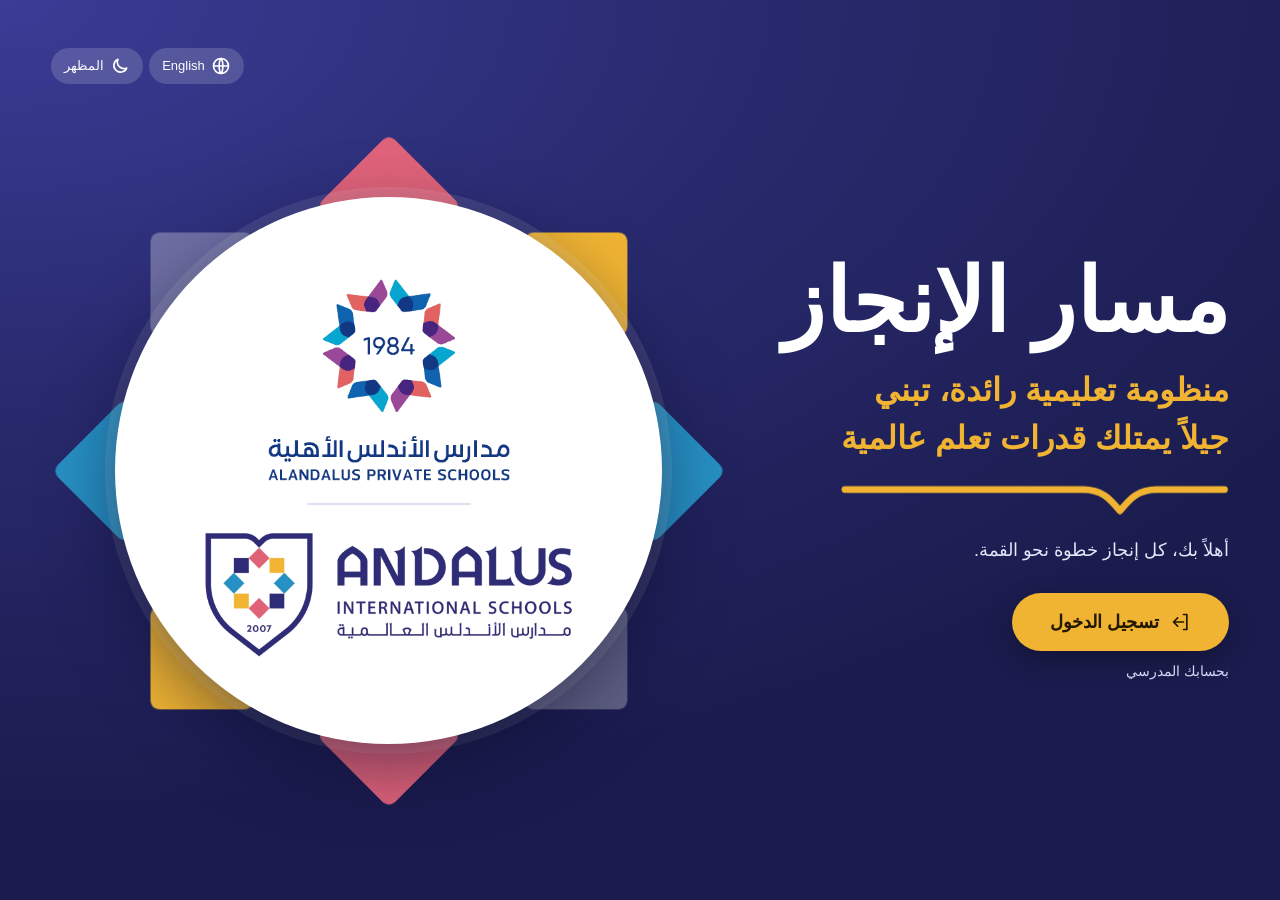
==== site/index.html @ f18494e0 "Add files via upload" ====
<!DOCTYPE html>
<html lang="ar" dir="rtl">
<head>
<meta charset="utf-8">
<meta name="viewport" content="width=device-width, initial-scale=1, viewport-fit=cover">
<meta http-equiv="Content-Security-Policy" content="default-src 'none'; script-src 'self' https://accounts.google.com/gsi/client; style-src 'self' https://fonts.googleapis.com https://accounts.google.com/gsi/style; font-src https://fonts.gstatic.com; img-src 'self' data: https://*.googleusercontent.com; connect-src 'self' https://script.google.com https://script.googleusercontent.com https://accounts.google.com/gsi/; frame-src https://accounts.google.com/gsi/; manifest-src 'self'; worker-src 'self'; base-uri 'none'; form-action 'none'">
<meta name="referrer" content="no-referrer">
<meta name="theme-color" content="#23245F">
<title>مسار الإنجاز | مدارس الأندلس بالطائف</title>
<link rel="manifest" href="manifest.webmanifest">
<link rel="icon" href="icon-192.png" type="image/png">
<link rel="apple-touch-icon" href="icon-192.png">
<link rel="stylesheet" href="https://fonts.googleapis.com/css2?family=El+Messiri:wght@600;700&family=Readex+Pro:wght@400;500;600;700&display=swap">
<link rel="stylesheet" href="app.css">
</head>
<body>
<div id="app" class="app" dir="rtl" lang="ar">
  <aside class="rail" id="rail" aria-label="Navigation"></aside>
  <div class="content">
    <header class="top gut" id="top"></header>
    <div class="banner gut" id="previewBar" hidden><div id="previewIn"></div></div>
    <main class="gut" id="main" tabindex="-1"><div class="gate"><div class="spin" role="status" aria-label="Loading"></div><p id="loadingText"></p></div></main>
  </div>
  <nav class="tabbar" id="tabbar" aria-label="Navigation"></nav>
  <div id="sheetHost"></div>
  <div class="toasts" id="toasts" aria-live="polite"></div>
</div>
<script src="guard.js"></script>
<script src="config.js"></script>
<script src="https://accounts.google.com/gsi/client" async></script>
<script src="app.js"></script>
</body>
</html>
---- site/app.css ----
/* Layout: emerald side rail (bottom tab bar on phones), a content column with a sticky header, and a side sheet for one programme. Arabic first, English on toggle. */
:root{
  /* Colours come from the two school logos: navy, sky, rose and amber (international), blue (private). */
  --bg:#F2F3FA; --surface:#FFFFFF; --surface-2:#E8EAF6; --ink:#14153A; --ink-2:#3F4268; --muted:#666A8C; --line:#D3D6E8;
  --rail:#23245F; --rail-fg:#F1F2FB; --rail-muted:#B3B6DC; --rail-hover:#34368A; --gold:#F0B432; --gold-ink:#221700; --brand:#2A2B70;
  --sky:#2790C3; --rose:#E0637A; --amber:#F0B432; --in:#2E2F75; --pv:#1262B0;
  --primary:#2E2F75; --primary-fg:#FFFFFF; --primary-soft:#E2E3F6; --link:#2B2D8A; --focus:#2790C3;
  --done:#0E6B34; --done-soft:#DBF3E3; --done-fill:#28AD5E;
  --act:#0B4FA8; --act-soft:#E0ECFE; --act-fill:#1E78E1; --act-1:#72ADFB; --act-2:#4992F2; --act-3:#1E78E1; --act-4:#005ECC; --act-5:#0047A6;
  --late:#8A1226; --late-soft:#F8DDE1; --late-fill:#941328;
  --soon:#8A3F03; --soon-soft:#FBE6D3; --soon-fill:#BE5A0A;
  --next:#4B5075; --next-soft:#E7E9F3; --next-fill:#9EA4C4;
  --none:#565B80; --none-soft:#EEF0F7; --none-fill:#CDD1E2;
  --t-total:#472D7B; --t-total-fg:#FFFFFF; --today-soft:#FFF3D1; --t-done:#28AD5E; --t-done-fg:#06240F; --t-act:#005ECC; --t-act-fg:#FFFFFF; --t-late:#941328; --t-late-fg:#FFFFFF;
  --t-soon:#BE5A0A; --t-soon-fg:#FFFFFF;
  --display:"El Messiri","Readex Pro","Segoe UI",Tahoma,sans-serif;
  --body:"Readex Pro","IBM Plex Sans Arabic","Segoe UI",Tahoma,sans-serif;
  --r:14px; --shadow:0 1px 2px rgba(20,21,58,.06),0 6px 20px rgba(20,21,58,.07);
}
@media (prefers-color-scheme: dark){ :root:not([data-theme="light"]){
  --bg:#0D0E22; --surface:#161835; --surface-2:#20234A; --ink:#EEF0FB; --ink-2:#C1C5E3; --muted:#9096BC; --line:#2F3360;
  --rail:#090A1C; --rail-fg:#EEF0FB; --rail-muted:#9096BC; --rail-hover:#1A1C40; --gold:#F0B432; --gold-ink:#221700; --brand:#1C1D55;
  --primary:#AEB7FF; --primary-fg:#10122C; --primary-soft:#232857; --link:#A9C8FF; --focus:#6FC3EE;
  --done:#6FE3A6; --done-soft:#0F3A26; --done-fill:#0EB16A;
  --act:#9CC8FF; --act-soft:#14294D; --act-fill:#2E84EF; --act-1:#1E579F; --act-2:#226DC9; --act-3:#2E84EF; --act-4:#5EA3FD; --act-5:#8EC1FF;
  --late:#FF98A6; --late-soft:#47161F; --late-fill:#D02940;
  --soon:#F5B25E; --soon-soft:#3D2A0C; --soon-fill:#D27908;
  --next:#B4B9DA; --next-soft:#262A4C; --next-fill:#5A6090;
  --none:#A6ABCB; --none-soft:#1F2242; --none-fill:#3A3F68;
  --t-total:#4B3A93; --t-total-fg:#F3F0FF; --today-soft:#3A2F0E; --t-done:#0EB16A; --t-done-fg:#04200F; --t-act:#226DC9; --t-act-fg:#FFFFFF; --t-late:#B8223A; --t-late-fg:#FFFFFF;
  --t-soon:#D27908; --t-soon-fg:#201200;
  --shadow:0 1px 2px rgba(0,0,0,.3),0 8px 24px rgba(0,0,0,.25); color-scheme:dark } }
:root[data-theme="dark"]{
  --bg:#0D0E22; --surface:#161835; --surface-2:#20234A; --ink:#EEF0FB; --ink-2:#C1C5E3; --muted:#9096BC; --line:#2F3360;
  --rail:#090A1C; --rail-fg:#EEF0FB; --rail-muted:#9096BC; --rail-hover:#1A1C40; --gold:#F0B432; --gold-ink:#221700; --brand:#1C1D55;
  --primary:#AEB7FF; --primary-fg:#10122C; --primary-soft:#232857; --link:#A9C8FF; --focus:#6FC3EE;
  --done:#6FE3A6; --done-soft:#0F3A26; --done-fill:#0EB16A;
  --act:#9CC8FF; --act-soft:#14294D; --act-fill:#2E84EF; --act-1:#1E579F; --act-2:#226DC9; --act-3:#2E84EF; --act-4:#5EA3FD; --act-5:#8EC1FF;
  --late:#FF98A6; --late-soft:#47161F; --late-fill:#D02940;
  --soon:#F5B25E; --soon-soft:#3D2A0C; --soon-fill:#D27908;
  --next:#B4B9DA; --next-soft:#262A4C; --next-fill:#5A6090;
  --none:#A6ABCB; --none-soft:#1F2242; --none-fill:#3A3F68;
  --t-total:#4B3A93; --t-total-fg:#F3F0FF; --today-soft:#3A2F0E; --t-done:#0EB16A; --t-done-fg:#04200F; --t-act:#226DC9; --t-act-fg:#FFFFFF; --t-late:#B8223A; --t-late-fg:#FFFFFF;
  --t-soon:#D27908; --t-soon-fg:#201200;
  --shadow:0 1px 2px rgba(0,0,0,.3),0 8px 24px rgba(0,0,0,.25); color-scheme:dark }

*{box-sizing:border-box}
body{margin:0;background:var(--bg);color:var(--ink);font-family:var(--body);font-size:15px;line-height:1.7}
button,input,select,textarea{font:inherit;color:inherit}
button{cursor:pointer}
:focus-visible{outline:3px solid var(--focus);outline-offset:2px;border-radius:6px}
a{color:var(--link)}
svg.ic{width:20px;height:20px;flex:none;fill:none;stroke:currentColor;stroke-width:2;stroke-linecap:round;stroke-linejoin:round}
[dir="rtl"] svg.flip{transform:scaleX(-1)}
.ltr{direction:ltr;unicode-bidi:isolate}

/* shell */
.app{display:grid;grid-template-columns:252px minmax(0,1fr);min-height:100vh}
.rail{background:var(--rail);color:var(--rail-fg);display:flex;flex-direction:column;gap:18px;padding:20px 14px;position:sticky;top:0;height:100vh;overflow-y:auto}
.brand{display:flex;align-items:center;gap:12px;padding:4px 6px 10px}
.brand b{font-family:var(--display);font-weight:700;font-size:20px;line-height:1.2;display:block}
.brand small{color:var(--rail-muted);font-size:12px}
.navlist{display:flex;flex-direction:column;gap:4px}
.navlist button{display:flex;align-items:center;gap:12px;background:none;border:0;color:var(--rail-fg);padding:11px 12px;border-radius:12px;text-align:start;font-weight:500;font-size:15px;width:100%}
.navlist button:hover{background:var(--rail-hover)}
.navlist button[aria-current="page"]{background:var(--gold);color:var(--gold-ink);font-weight:600}
.badge{margin-inline-start:auto;background:var(--late-fill);color:#fff;border-radius:999px;min-width:22px;padding:0 7px;font-size:12px;font-weight:700;line-height:22px;text-align:center}
.navlist button[aria-current="page"] .badge{background:var(--gold-ink);color:var(--gold)}
.rail-foot{margin-top:auto;display:flex;flex-direction:column;gap:10px;border-top:1px solid var(--rail-hover);padding-top:14px}
.me{display:flex;gap:10px;align-items:center;padding:0 6px}
.avatar{width:38px;height:38px;border-radius:50%;background:var(--gold);color:var(--gold-ink);display:grid;place-items:center;font-weight:700;flex:none}
.me b{display:block;font-weight:600;font-size:14px;line-height:1.35}
.me span{color:var(--rail-muted);font-size:12.5px}
.rail-tools{display:flex;gap:6px;flex-wrap:wrap}
.rail-tools button{background:var(--rail-hover);border:0;color:var(--rail-fg);border-radius:10px;padding:7px 10px;display:inline-flex;gap:6px;align-items:center;font-size:13px}
.rail-tools button:hover{filter:brightness(1.25)}
.content{min-width:0;display:flex;flex-direction:column}
.gut{padding-left:max(20px,env(safe-area-inset-left,0px));padding-right:max(20px,env(safe-area-inset-right,0px))}
.top{position:sticky;top:env(safe-area-inset-top,0px);z-index:15;background:var(--bg);border-bottom:1px solid var(--line);display:flex;gap:10px 16px;align-items:center;flex-wrap:wrap;padding-block:12px}
.top .plate{display:none}
.top h1{font-family:var(--display);font-weight:700;font-size:25px;line-height:1.25;margin:0;margin-inline-end:auto;text-wrap:balance}
.searchbox{position:relative;flex:1 1 150px;max-width:320px}
.searchbox svg{position:absolute;inset-inline-start:12px;top:50%;transform:translateY(-50%);color:var(--muted)}
.searchbox input{width:100%;border:1.5px solid var(--line);background:var(--surface);border-radius:999px;padding:8px 14px;padding-inline-start:40px;min-height:42px}
.searchbox input:focus{border-color:var(--focus);outline:none}
.stagepick{border:1.5px solid var(--line);background:var(--surface);border-radius:999px;padding:8px 14px;min-height:42px;font-weight:600;max-width:100%}
.iconbtn{border:1.5px solid var(--line);background:var(--surface);border-radius:999px;min-height:42px;padding:6px 14px;display:inline-flex;gap:8px;align-items:center;font-size:13.5px;font-weight:500;white-space:nowrap}
.iconbtn:hover{background:var(--surface-2)}
.banner{background:var(--soon-soft);border-bottom:1px solid var(--line);font-size:13.5px;padding-block:8px}
.banner>div{display:flex;gap:8px 16px;align-items:center;flex-wrap:wrap}
.banner b{color:var(--soon)}
.banner label{display:inline-flex;gap:8px;align-items:center;font-weight:600;margin-inline-start:auto}
.banner select{padding:5px 10px;border-radius:999px;border:1.5px solid var(--line);background:var(--surface)}
main{padding-block:22px 64px;flex:1;outline:none}
.view{display:flex;flex-direction:column;gap:22px;max-width:1180px}
.tabbar{display:none}

/* type */
h2{font-family:var(--display);font-weight:700;font-size:20px;margin:0;line-height:1.3}
h3{font-weight:600;font-size:15.5px;margin:0}
p{margin:0}
.lead{color:var(--ink-2);font-size:14px}
.hello{display:flex;flex-direction:column;gap:2px}
.hello b{font-family:var(--display);font-size:22px;font-weight:700}
.headrow{display:flex;gap:10px 16px;align-items:center;justify-content:space-between;flex-wrap:wrap}

/* tiles */
.tiles{display:grid;grid-template-columns:repeat(auto-fit,minmax(158px,1fr));gap:14px}
.tile{border:0;border-radius:var(--r);padding:16px 18px;display:flex;flex-direction:column;gap:2px;text-align:start;min-width:0;box-shadow:var(--shadow)}
.tile:hover{filter:brightness(1.08)}
.tile .n{font-weight:700;font-size:36px;line-height:1.15;font-variant-numeric:tabular-nums}
.tile .l{font-weight:600;font-size:15px}
.tile .s{font-size:12.5px;opacity:.88}
.tile svg.ic{width:22px;height:22px;opacity:.9;margin-bottom:6px}
.tile.total{background:var(--t-total);color:var(--t-total-fg)} .tile.done{background:var(--t-done);color:var(--t-done-fg)}
.tile.overdue{background:var(--t-late);color:var(--t-late-fg)} .tile.soon{background:var(--t-soon);color:var(--t-soon-fg)}
.tile.active{background:var(--t-act);color:var(--t-act-fg)}
.tile.rev{background:var(--primary-soft);color:var(--ink)}
.panel{background:var(--surface);border-radius:var(--r);padding:20px;display:flex;flex-direction:column;gap:14px;min-width:0;box-shadow:var(--shadow)}
.cols{display:grid;grid-template-columns:minmax(0,1.6fr) minmax(0,1fr);gap:22px;align-items:start}
.stack{display:flex;flex-direction:column;gap:22px;min-width:0}
.legend{display:flex;flex-wrap:wrap;gap:6px 16px;font-size:13px;color:var(--ink-2)}
.legend span{display:inline-flex;gap:6px;align-items:center}
.sw{width:12px;height:12px;border-radius:4px;display:inline-block}
.f-done{background:var(--done-fill)} .f-active{background:var(--act-fill)} .f-overdue{background:var(--late-fill)} .f-soon{background:var(--soon-fill)} .f-upcoming{background:var(--next-fill)} .f-undated{background:var(--none-fill)}
.f-active.g1{background:var(--act-1)} .f-active.g2{background:var(--act-2)} .f-active.g3{background:var(--act-3)} .f-active.g4{background:var(--act-4)} .f-active.g5{background:var(--act-5)}
.rows{display:flex;flex-direction:column}
.irow{display:grid;grid-template-columns:minmax(0,1.1fr) minmax(0,1fr) auto;gap:6px 14px;align-items:center;padding:11px 8px;border:0;border-top:1px solid var(--line);background:none;text-align:start;width:100%;border-radius:8px}
.irow:first-child{border-top:0}
.irow:hover{background:var(--surface-2)}
.irow .nm{font-weight:600;font-size:14.5px;line-height:1.5}
.irow .ow{font-size:12.5px;color:var(--muted)}
.irow .pc{font-weight:700;font-variant-numeric:tabular-nums;white-space:nowrap}
.bar2{display:flex;gap:2px;height:14px;min-width:60px}
.bar2 i{display:block;height:100%;min-width:3px}
.bar2 i:first-child{border-start-start-radius:5px;border-end-start-radius:5px}
.bar2 i:last-child{border-start-end-radius:5px;border-end-end-radius:5px}
.code{display:inline-block;font-size:11.5px;font-weight:700;color:var(--next);background:var(--next-soft);padding:1px 8px;border-radius:6px;direction:ltr;unicode-bidi:isolate;white-space:nowrap}

/* pills and chips */
.pill{display:inline-flex;align-items:center;gap:6px;border-radius:999px;padding:2px 11px;font-size:12.5px;font-weight:600;white-space:nowrap;line-height:1.8}
.pill::before{content:"";width:8px;height:8px;border-radius:50%;background:currentColor;flex:none}
.p-done,.p-approved{background:var(--done-soft);color:var(--done)} .p-overdue,.p-returned{background:var(--late-soft);color:var(--late)}
.p-soon{background:var(--soon-soft);color:var(--soon)} .p-active{background:var(--act-soft);color:var(--act)} .p-pending{background:var(--primary-soft);color:var(--primary)}
.p-upcoming{background:var(--next-soft);color:var(--next)} .p-undated{background:var(--none-soft);color:var(--none)}
.p-done::before{background:var(--done-fill)} .p-overdue::before{background:var(--late-fill)} .p-soon::before{background:var(--soon-fill)} .p-active::before{background:var(--act-fill)}
.p-active.g1::before{background:var(--act-1)} .p-active.g2::before{background:var(--act-2)} .p-active.g3::before{background:var(--act-3)} .p-active.g4::before{background:var(--act-4)} .p-active.g5::before{background:var(--act-5)}
.tag{display:inline-block;background:var(--surface-2);color:var(--ink-2);border-radius:8px;padding:1px 9px;font-size:12.5px;white-space:nowrap}
.chips{display:flex;gap:8px;overflow-x:auto;padding-bottom:4px;scrollbar-width:thin}
.chip{border:1.5px solid var(--line);background:var(--surface);border-radius:999px;padding:7px 14px;font-size:14px;font-weight:500;color:var(--ink-2);white-space:nowrap;display:inline-flex;gap:8px;align-items:center}
.chip b{font-weight:700;font-variant-numeric:tabular-nums}
.chip i{width:10px;height:10px;border-radius:50%;display:inline-block}
.chip[aria-pressed="true"]{background:var(--primary);border-color:var(--primary);color:var(--primary-fg)}

/* programme rows */
.plist{display:flex;flex-direction:column;gap:8px}
.prow{display:grid;grid-template-columns:6px minmax(0,1fr) auto 20px;gap:0 14px;align-items:center;background:var(--surface);border:0;border-radius:12px;padding:12px 14px;padding-inline-start:0;text-align:start;width:100%;box-shadow:var(--shadow);overflow:hidden}
.prow:hover{background:var(--surface-2)}
.prow .stripe{align-self:stretch;margin-block:-12px;border-radius:0}
.prow b{font-weight:600;display:block;line-height:1.5;overflow-wrap:anywhere}
.prow small{color:var(--muted);font-size:12.5px;display:block;line-height:1.6}
.prow .side{display:flex;flex-direction:column;align-items:flex-end;gap:4px}
.prow .side small{font-variant-numeric:tabular-nums}
.prow svg{color:var(--muted)}
.empty{padding:30px;text-align:center;color:var(--muted);background:var(--surface);border:1.5px dashed var(--line);border-radius:var(--r)}
.more{align-self:center}

/* cover: the first screen. Navy field with the title, light field with the two school logos. */
.app.cover{grid-template-columns:minmax(0,1fr)}
.app.cover .rail,.app.cover .top,.app.cover .tabbar{display:none}
.app.cover main{padding:0}
.plate{background:#FFFFFF;border-radius:12px;display:inline-grid;place-items:center;padding:5px 7px;flex:none}
.plate img{display:block;height:38px;width:auto}
.cv{display:grid;grid-template-columns:minmax(0,5fr) minmax(0,6fr);min-height:100vh}
.cv-hero{position:relative;overflow:hidden;background:var(--brand);color:#FFFFFF;display:flex;flex-direction:column;gap:22px;padding-block:clamp(22px,4vw,48px);
  padding-left:max(clamp(20px,4vw,56px),env(safe-area-inset-left,0px));padding-right:max(clamp(20px,4vw,56px),env(safe-area-inset-right,0px))}
.cv-top{display:flex;align-items:center;gap:12px;flex-wrap:wrap;position:relative;z-index:1}
.cv-top .plate img{height:46px}
.cv-tag{font-size:14px;font-weight:500}
.cv-title>.cv-tag{display:inline-block;margin-bottom:6px;color:#E4E6FA}
.cv-tools{margin-inline-start:auto;display:flex;gap:6px;flex-wrap:wrap}
.cv-tool{background:rgba(255,255,255,.16);border:0;color:#FFFFFF;border-radius:999px;padding:7px 13px;display:inline-flex;gap:6px;align-items:center;font-size:13px}
.cv-tool:hover{background:rgba(255,255,255,.28)}
.cv-title{margin-top:auto;position:relative;z-index:1}
.cv-title h1{font-family:var(--display);font-size:clamp(46px,7vw,88px);line-height:1.12;margin:0;font-weight:700;text-wrap:balance}
.cv-title p{font-size:clamp(15px,1.5vw,19px);max-width:36ch;margin-top:12px;color:#E4E6FA}
.cv-line{width:min(440px,86%);height:auto;position:relative;z-index:1}
.cv-foot{position:relative;z-index:1;display:flex;flex-direction:column;gap:6px;min-height:76px;align-items:flex-start}
.cv-foot b{font-size:19px;font-weight:600}
.cv-foot span{color:#D5D8F5;font-size:14px}
.cv-foot .spin{border-color:rgba(255,255,255,.3);border-top-color:var(--amber)}
.cv-tiles{position:absolute;inset-inline-end:-64px;top:118px;width:min(290px,46%);height:auto}
.cv-pick{background:var(--bg);display:flex;flex-direction:column;gap:18px;justify-content:center;padding-block:clamp(22px,4vw,48px);
  padding-left:max(clamp(20px,4vw,56px),env(safe-area-inset-left,0px));padding-right:max(clamp(20px,4vw,56px),env(safe-area-inset-right,0px))}
.cv-pick h2{font-size:clamp(24px,3vw,34px)}
.cv-cards{display:grid;grid-template-columns:repeat(auto-fit,minmax(250px,1fr));gap:18px}
.cv-card{--school:var(--in);background:var(--surface);border:2px solid var(--line);border-radius:22px;padding:0;overflow:hidden;display:flex;flex-direction:column;text-align:start;box-shadow:var(--shadow);min-width:0;color:var(--ink)}
.cv-card.s-private{--school:var(--pv)}
.cv-card .logo{background:#FFFFFF;display:grid;place-items:center;padding:20px;min-height:176px;border-bottom:7px solid var(--school)}
.cv-card .logo img{max-width:100%;max-height:136px;width:auto;height:auto}
.cv-card .body{padding:16px 20px 20px;display:flex;flex-direction:column;gap:12px}
.cv-card .body>b{font-family:var(--display);font-size:21px;font-weight:700;line-height:1.3}
button.cv-card:hover{border-color:var(--school)}
.cv-card .go{background:var(--school);color:#FFFFFF;border-radius:999px;padding:9px 22px;font-weight:600;align-self:flex-start;display:inline-flex;gap:8px;align-items:center}
.facts{display:grid;grid-template-columns:repeat(4,minmax(0,1fr));gap:8px}
.facts b{display:block;font-size:24px;font-weight:700;font-variant-numeric:tabular-nums;line-height:1.2}
.facts span{font-size:12.5px;color:var(--ink-2)}
.facts div:nth-child(3) b{color:var(--late)}
.hello-logo{display:flex;gap:14px;align-items:center;min-width:0}
.hello-logo .plate img{height:46px}
.mini{margin:0;padding-inline-start:18px;font-size:13.5px;color:var(--ink-2);display:flex;flex-direction:column;gap:2px}
.mini b{color:var(--ink);font-weight:600}
.btn.wa{background:#0B7A43;border-color:#0B7A43;color:#FFFFFF;text-decoration:none}

/* buttons and forms */
.btn{border:1.5px solid var(--primary);background:var(--primary);color:var(--primary-fg);border-radius:999px;padding:8px 20px;font-weight:600;min-height:42px;display:inline-flex;gap:8px;align-items:center;justify-content:center}
.btn:hover{filter:brightness(1.1)}
.btn.ghost{background:transparent;color:var(--ink);border-color:var(--line)}
.btn.ghost:hover{background:var(--surface-2);filter:none}
.btn.bad{background:transparent;border-color:var(--late);color:var(--late)}
.btn[disabled]{opacity:.55;cursor:not-allowed}
.btn.sm{min-height:34px;padding:4px 14px;font-size:13.5px}
.filters{display:grid;grid-template-columns:repeat(auto-fit,minmax(180px,1fr));gap:12px}
.fld{display:flex;flex-direction:column;gap:4px;min-width:0}
.fld>span{font-size:12.5px;font-weight:600;color:var(--ink-2)}
.fld input,.fld select,.fld textarea{border:1.5px solid var(--line);background:var(--surface);border-radius:10px;padding:8px 12px;min-height:42px;width:100%}
.fld textarea{min-height:88px;resize:vertical}
.fld input:focus,.fld select:focus,.fld textarea:focus{border-color:var(--focus);outline:none}
.fld small{font-size:12px;color:var(--muted)}
.check{display:flex;gap:10px;align-items:center;font-weight:500;min-height:42px}
.check input{width:20px;height:20px;accent-color:var(--primary);flex:none}
.radios{display:flex;flex-wrap:wrap;gap:8px}
.radios label{border:1.5px solid var(--line);border-radius:999px;padding:6px 14px;display:inline-flex;gap:8px;align-items:center;background:var(--surface)}
.radios input{accent-color:var(--primary);width:18px;height:18px;min-height:0;padding:0;border:0;flex:none}
.form{display:flex;flex-direction:column;gap:14px}
.row2{display:grid;grid-template-columns:repeat(auto-fit,minmax(160px,1fr));gap:12px}
.actions{display:flex;gap:8px;flex-wrap:wrap;align-items:center}
.note{font-size:13.5px;color:var(--ink-2);background:var(--surface-2);border-radius:10px;padding:10px 14px}
.note.warn{background:var(--soon-soft);color:var(--ink)}
.tabs{display:flex;gap:6px;flex-wrap:wrap;background:var(--surface-2);border-radius:999px;padding:4px;align-self:flex-start}
.tabs button{border:0;background:none;padding:7px 16px;font-weight:600;color:var(--ink-2);border-radius:999px;font-size:14px}
.tabs button[aria-selected="true"]{background:var(--surface);color:var(--ink);box-shadow:var(--shadow)}

/* cards, tables */
.cards{display:grid;grid-template-columns:repeat(auto-fill,minmax(300px,1fr));gap:14px}
.card{background:var(--surface);border-radius:var(--r);padding:16px;display:flex;flex-direction:column;gap:10px;min-width:0;box-shadow:var(--shadow)}
.meta{display:flex;gap:6px;flex-wrap:wrap;align-items:center}
.kv{display:grid;grid-template-columns:auto minmax(0,1fr);gap:5px 16px;font-size:14px;margin:0}
.kv dt{color:var(--muted);white-space:nowrap}
.kv dd{margin:0;overflow-wrap:anywhere}
.checkc{background:var(--surface);border:0;border-radius:var(--r);padding:16px 18px;display:flex;justify-content:space-between;gap:12px;align-items:center;text-align:start;width:100%;box-shadow:var(--shadow);font-weight:500}
.checkc:hover{background:var(--surface-2)}
.checkc b{font-size:26px;font-weight:700;font-variant-numeric:tabular-nums}
.checkc.zero b{color:var(--done)} .checkc.some b{color:var(--late)}
.tw{overflow-x:auto;background:var(--surface);border-radius:var(--r);box-shadow:var(--shadow)}
table{border-collapse:collapse;width:100%;font-size:14px}
th,td{padding:11px 14px;text-align:start;vertical-align:top;border-bottom:1px solid var(--line)}
thead th{font-size:12.5px;color:var(--ink-2);background:var(--surface-2);white-space:nowrap;font-weight:600}
tbody tr:last-child td{border-bottom:0}
tbody tr.click{cursor:pointer}
tbody tr.click:hover{background:var(--surface-2)}
td.num{font-variant-numeric:tabular-nums;white-space:nowrap}
td .nm{font-weight:600}
td small{color:var(--muted);font-size:12.5px;display:block}

/* side sheet */
.sheet-wrap{position:fixed;inset:0;z-index:40;display:flex;justify-content:flex-end}
.scrim{position:absolute;inset:0;background:rgba(6,17,14,.6)}
.sheet{position:relative;background:var(--bg);width:min(580px,100%);height:100%;overflow-y:auto;display:flex;flex-direction:column;gap:16px;
  padding:calc(18px + env(safe-area-inset-top,0px)) max(20px,env(safe-area-inset-right,0px)) calc(32px + env(safe-area-inset-bottom,0px)) max(20px,env(safe-area-inset-left,0px))}
.sheet>header{display:flex;gap:12px;justify-content:space-between;align-items:flex-start}
.sheet h2{font-size:22px;line-height:1.4}
.x{border:0;background:var(--surface-2);border-radius:50%;width:40px;height:40px;display:grid;place-items:center;flex:none}
.box{background:var(--surface);border-radius:var(--r);padding:16px;display:flex;flex-direction:column;gap:12px;box-shadow:var(--shadow)}
.toasts{position:fixed;inset-inline:0;bottom:calc(84px + env(safe-area-inset-bottom,0px));display:flex;flex-direction:column;align-items:center;gap:8px;z-index:60;pointer-events:none;padding-inline:16px}
.toast{background:var(--ink);color:var(--bg);padding:11px 18px;border-radius:999px;font-weight:500;max-width:540px;box-shadow:var(--shadow)}
.toast.err{background:var(--late);color:var(--surface)}
.gate{max-width:460px;margin:9vh auto;text-align:center;display:flex;flex-direction:column;gap:14px;align-items:center;background:var(--surface);border-radius:20px;padding:34px 26px;box-shadow:var(--shadow)}
.gate svg.star{width:72px;height:72px}
.gate h2{font-size:26px}
.spin{width:36px;height:36px;border-radius:50%;border:4px solid var(--line);border-top-color:var(--primary);animation:sp 1s linear infinite}
@keyframes sp{to{transform:rotate(360deg)}}
@media (prefers-reduced-motion: reduce){.spin{animation:none}}

/* phones and small tablets */
@media (max-width:900px){
  .app{grid-template-columns:minmax(0,1fr)}
  .rail{display:none}
  .gut{padding-left:max(16px,env(safe-area-inset-left,0px));padding-right:max(16px,env(safe-area-inset-right,0px))}
  .top{padding-block:10px}
  .top .plate{display:inline-grid}
  .top .plate img{height:30px}
  .top{gap:8px 10px}
  .top h1{font-size:20px;min-width:0}
  .top .searchbox{order:9;flex:1 1 100%;max-width:none}
  .top .searchbox input{min-height:40px}
  .stagepick{min-height:38px;padding:5px 10px;font-size:13px;max-width:44vw}
  .top .iconbtn{min-height:38px;width:38px;padding:0;justify-content:center}
  .top .iconbtn span{display:none}
  .cv{grid-template-columns:minmax(0,1fr);min-height:0}
  .cv-hero{min-height:330px}
  .cv-title{margin-top:8px}
  .cv-tiles{top:auto;bottom:-60px;width:210px}
  .facts{grid-template-columns:repeat(2,minmax(0,1fr))}
  .stagepick{max-width:38vw}
  .filters{grid-template-columns:repeat(2,minmax(0,1fr))}
  .filters .check{grid-column:1/-1;min-height:32px}
  .cols{grid-template-columns:minmax(0,1fr)}
  .irow{grid-template-columns:minmax(0,1fr) auto}
  .irow .bar2{grid-column:1/-1;order:3}
  main{padding-bottom:calc(96px + env(safe-area-inset-bottom,0px))}
  .tabbar{display:grid;grid-auto-flow:column;grid-auto-columns:minmax(0,1fr);position:fixed;inset-inline:0;bottom:0;z-index:20;background:var(--rail);color:var(--rail-fg);
    padding:6px max(6px,env(safe-area-inset-right,0px)) calc(6px + env(safe-area-inset-bottom,0px)) max(6px,env(safe-area-inset-left,0px))}
  .tabbar button{background:none;border:0;color:var(--rail-muted);display:flex;flex-direction:column;align-items:center;gap:2px;padding:6px 2px;border-radius:12px;font-size:11.5px;font-weight:500;position:relative;min-width:0}
  .tabbar button span{white-space:nowrap;overflow:hidden;text-overflow:ellipsis;max-width:100%}
  .tabbar button[aria-current="page"]{color:var(--gold)}
  .tabbar .badge{position:absolute;top:0;inset-inline-end:calc(50% - 24px);margin:0}
  .prow{grid-template-columns:6px minmax(0,1fr) 20px}
  .prow .side{grid-column:2;flex-direction:row;align-items:center;justify-content:flex-start;margin-top:6px}
  .prow svg{grid-row:1;grid-column:3}
  .sheet{width:100%}
}

/* navigation extras: back, forward, undo, redo; profile button; pictures */
.navsep{height:1px;background:var(--rail-hover);margin:6px 8px}
.navbtns{display:inline-flex;gap:4px;flex:none}
.nb{border:1.5px solid var(--line);background:var(--surface);color:var(--ink);border-radius:50%;width:40px;height:40px;display:inline-grid;place-items:center;padding:0;flex:none}
.nb:hover:not([disabled]){background:var(--primary-soft);border-color:var(--primary)}
.nb[disabled]{opacity:.38;cursor:default}
button.me{background:none;border:0;color:inherit;text-align:start;width:100%;border-radius:12px;padding:6px}
button.me:hover{background:var(--rail-hover)}
.me .avatar{color:var(--gold-ink);font-size:16px}
.me .avatar.sm{font-size:12.5px}
.avatar{overflow:hidden;font-size:16px;line-height:1}
.avatar img{width:100%;height:100%;object-fit:cover;display:block}
.avatar.sm{width:26px;height:26px;font-size:12.5px}
.avatar.lg{width:54px;height:54px;font-size:22px}
.avatar.xl{width:112px;height:112px;font-size:44px;box-shadow:0 0 0 4px var(--surface),0 0 0 7px var(--gold)}
.who{display:inline-flex;gap:10px;align-items:center;min-width:0}
.vh{position:absolute;width:1px;height:1px;overflow:hidden;clip-path:inset(50%);white-space:nowrap}
.box.center{align-items:center;text-align:center;padding-block:26px}
.box.center .actions{justify-content:center}
.chips.wrap{flex-wrap:wrap;overflow:visible}
.stack h3{margin-bottom:-12px;color:var(--ink-2)}

/* start page: the cover alone, with the slogan, a welcome and sign-in */
.cv.start{grid-template-columns:minmax(0,1fr)}
.cv.start .cv-hero{min-height:100vh;display:grid;grid-template-columns:minmax(300px,.8fr) minmax(0,1.2fr);grid-template-rows:auto minmax(0,1fr);column-gap:clamp(24px,4vw,72px);row-gap:6px;align-items:center;
  background:radial-gradient(120% 90% at 100% 0%,#3A3C96 0%,var(--brand) 46%,#1B1C4E 100%)}
[dir="rtl"] .cv.start .cv-hero{background:radial-gradient(120% 90% at 0% 0%,#3A3C96 0%,var(--brand) 46%,#1B1C4E 100%)}
.cv.start .cv-top{grid-column:1/-1}
.cv-text{display:flex;flex-direction:column;gap:26px;min-width:0;position:relative;z-index:1}
/* the stage: both logos on one white disc, inside the schools' eight-pointed star */
.cv-stage{position:relative;width:min(100%,740px,calc(100vh - 170px));aspect-ratio:1;justify-self:center;display:grid;place-items:center}
.petals{position:absolute;inset:0;width:100%;height:100%}
.petal{transform-box:fill-box;transform-origin:center}
.cv-disc{position:relative;width:81%;aspect-ratio:1;border-radius:50%;background:#FFFFFF;display:flex;flex-direction:column;align-items:center;justify-content:center;gap:clamp(8px,1.6vw,20px);box-shadow:0 24px 70px rgba(8,9,40,.5),0 0 0 10px rgba(255,255,255,.1)}
.cv-logo{display:block;height:auto}
.cv-logo.l-priv{width:45%}
.cv-logo.l-intl{width:70%}
.cv-rule{width:30%;height:2px;border-radius:2px;background:#DDDFF0;flex:none}
.cv.start .cv-title{margin-top:0;display:flex;flex-direction:column;gap:14px;align-items:flex-start;max-width:min(760px,100%)}
.cv.start .cv-title p{margin:0}
.cv.start .cv-tag{background:rgba(255,255,255,.14);border-radius:999px;padding:4px 16px}
.cv-title .cv-slogan{font-family:var(--display);font-weight:700;color:var(--amber);font-size:clamp(21px,2.5vw,32px);line-height:1.5;max-width:30ch;text-wrap:balance}
.cv-title .cv-welcome{font-size:clamp(15px,1.4vw,18px);color:#E4E6FA;max-width:54ch;line-height:1.9}
.cv.start .cv-foot{gap:10px;min-height:96px}
.cv-login{background:var(--amber);color:#221700;border:0;border-radius:999px;padding:14px 38px;font-weight:700;font-size:18px;display:inline-flex;gap:12px;align-items:center;min-height:56px;box-shadow:0 10px 28px rgba(0,0,0,.3)}
.cv-login:hover{background:#FFC94F}
.cv-login:focus-visible{outline-color:#FFFFFF}
.cv-foot .cv-msg{font-size:13.5px;color:#D5D8F5;max-width:52ch}
.cv-foot.row{flex-direction:row;align-items:center;gap:14px}
.cv-foot.row>span:last-child{display:flex;flex-direction:column;gap:2px}
.cv-foot .avatar{color:var(--gold-ink)}

/* calendars */
.calhead{display:flex;gap:8px;align-items:center;flex-wrap:wrap}
.calhead b{font-family:var(--display);font-size:22px;font-weight:700;min-width:9ch;text-align:center}
.cal{display:grid;grid-template-columns:repeat(7,minmax(0,1fr));gap:6px}
.cal-h{font-size:12.5px;font-weight:600;color:var(--primary-fg);background:var(--primary);text-align:center;padding:5px 0;border-radius:8px}
.cal-h.we{background:var(--surface-2);color:var(--muted)}
.cal-d{position:relative;background:var(--surface);border:1.5px solid var(--line);border-radius:12px;min-height:108px;padding:6px 7px;display:flex;flex-direction:column;gap:3px;align-items:stretch;text-align:start;min-width:0;color:var(--ink)}
.cal-d:hover{border-color:var(--primary)}
.cal-top{display:flex;justify-content:space-between;align-items:center;gap:4px;min-width:0}
.cal-top b{font-weight:700;font-size:14.5px;font-variant-numeric:tabular-nums;line-height:1.5;min-width:26px;text-align:center;border-radius:999px}
.cal-w{font-size:10.5px;font-weight:700;color:var(--primary);background:var(--primary-soft);border-radius:6px;padding:0 6px;white-space:nowrap;line-height:1.7}
.cal-d.off{background:repeating-linear-gradient(135deg,var(--surface-2) 0 9px,var(--bg) 9px 18px)}
.cal-d.past .cal-top b{color:var(--muted)}
.cal-d.today{background:var(--today-soft);border-color:var(--gold)}
.cal-d.today .cal-top b{background:var(--gold);color:var(--gold-ink)}
.cal-d.sel{border-color:var(--primary);box-shadow:0 0 0 2px var(--primary)}
.cal-p{display:block;font-size:11.5px;font-weight:500;line-height:1.6;min-width:0;border-radius:6px;padding:0 6px;border-inline-start:3px solid var(--none-fill);background:var(--none-soft);color:var(--none)}
.cal-p span{display:block;overflow:hidden;text-overflow:ellipsis;white-space:nowrap}
.cal-p.s-done{background:var(--done-soft);color:var(--done);border-color:var(--done-fill)}
.cal-p.s-active{background:var(--act-soft);color:var(--act);border-color:var(--act-fill)}
.cal-p.s-active.g1{border-color:var(--act-1)} .cal-p.s-active.g2{border-color:var(--act-2)} .cal-p.s-active.g3{border-color:var(--act-3)} .cal-p.s-active.g4{border-color:var(--act-4)} .cal-p.s-active.g5{border-color:var(--act-5)}
.cal-p.s-soon{background:var(--soon-soft);color:var(--soon);border-color:var(--soon-fill)}
.cal-p.s-overdue{background:var(--late-soft);color:var(--late);border-color:var(--late-fill)}
.cal-p.s-upcoming{background:var(--next-soft);color:var(--next);border-color:var(--next-fill)}
.cal-more{font-size:11.5px;color:var(--muted);font-weight:600}
.cal-n{display:none}
.cal-e{font-size:11px;font-weight:600;color:var(--late);background:var(--late-soft);border-radius:6px;padding:0 6px;align-self:flex-start;white-space:nowrap;line-height:1.7}
.cal-bar{display:flex;gap:1px;height:5px;border-radius:3px;overflow:hidden;margin-top:auto;flex:none}
.cal-bar i{display:block;height:100%;min-width:3px}
.cal-t{display:inline-flex;gap:5px;align-items:center;font-size:12.5px;font-weight:700;font-variant-numeric:tabular-nums}
.task{display:flex;gap:6px;align-items:center;background:var(--surface);border-radius:12px;padding:6px 14px;box-shadow:var(--shadow)}
.task>button{flex:1;background:none;border:0;text-align:start;display:flex;flex-direction:column;padding:6px 0;min-width:0}
.task b{font-weight:600;overflow-wrap:anywhere}
.task.is-done b{text-decoration:line-through;color:var(--muted)}
#dayPanel{gap:10px}
#dayPanel h3{margin:8px 0 0}
.week{display:grid;grid-template-columns:repeat(auto-fit,minmax(150px,1fr));gap:10px;align-items:start}
.wk{background:var(--surface);border-radius:var(--r);padding:12px;display:flex;flex-direction:column;gap:8px;box-shadow:var(--shadow);min-width:0;border-top:5px solid var(--line)}
.wk.now{border-top-color:var(--gold)}
.wk>b{font-family:var(--display);font-size:17px}
.sess{background:var(--primary-soft);border:0;border-inline-start:4px solid var(--primary);border-radius:10px;padding:8px 10px;text-align:start;display:flex;flex-direction:column;gap:1px;color:var(--ink);min-width:0}
.sess:hover{filter:brightness(.96)}
.sess .ltr{font-size:12px;font-weight:600;color:var(--ink-2);font-variant-numeric:tabular-nums;align-self:flex-start}
.sess b{font-weight:600;overflow-wrap:anywhere}
.sess small{font-size:12px;color:var(--ink-2)}
.wk .btn.sm{align-self:stretch;border-style:dashed}

@media (max-width:1320px){
  .top .iconbtn{width:42px;padding:0;justify-content:center}
  .top .iconbtn span{display:none}
}
@media (max-width:900px){
  .top .plate{display:none}
  .top h1{flex:1 1 0;font-size:19px;overflow:hidden;text-overflow:ellipsis;white-space:nowrap}
  .nb{width:36px;height:36px}
  .top .stagepick{order:8;flex:1 1 40%;max-width:none;min-width:0}
  .top .searchbox{order:9}
  .cv.start .cv-hero{min-height:100vh;min-height:100dvh;grid-template-columns:minmax(0,1fr);grid-template-rows:auto auto minmax(0,1fr);row-gap:16px}
  .cv-stage{order:1;width:min(88vw,360px,42vh)}
  .cv-text{order:2;align-self:start;gap:18px}
  .cv-login{width:100%;justify-content:center}
  .cal{gap:3px}
  .cal-d{min-height:58px;padding:4px 2px;align-items:center;border-radius:10px}
  .cal-top{justify-content:center}
  .cal-top b{font-size:13.5px}
  .cal-w,.cal-p,.cal-more{display:none}
  .cal-bar{width:80%}
  .cal-n{display:inline-block;background:var(--primary);color:var(--primary-fg);border-radius:999px;min-width:22px;padding:0 6px;font-size:11.5px;font-weight:700;text-align:center;line-height:1.7}
  .cal-e{font-size:0;width:8px;height:8px;border-radius:50%;background:var(--late-fill);padding:0;align-self:center}
  .cal-t span:last-child{display:inline}
  .week{grid-template-columns:minmax(0,1fr)}
}

/* progress monitor: rings inside rings, with the tiles as their labels */
.mon-body{display:grid;grid-template-columns:minmax(220px,280px) minmax(0,1fr);gap:22px 28px;align-items:center}
.dial{position:relative;width:100%;max-width:280px;aspect-ratio:1;justify-self:center}
.rings{width:100%;height:100%;display:block}
.ring-track{opacity:.9}
.ring-track.r-done{stroke:var(--done-soft)} .ring-track.r-active{stroke:var(--act-soft)} .ring-track.r-soon{stroke:var(--soon-soft)} .ring-track.r-overdue{stroke:var(--late-soft)}
.ring-arc.r-done{stroke:var(--done-fill)} .ring-arc.r-soon{stroke:var(--soon-fill)} .ring-arc.r-overdue{stroke:var(--late-fill)}
.ring-arc.ga1{stroke:var(--act-1)} .ring-arc.ga2{stroke:var(--act-2)} .ring-arc.ga3{stroke:var(--act-3)} .ring-arc.ga4{stroke:var(--act-4)} .ring-arc.ga5{stroke:var(--act-5)}
.ring-gap{stroke:var(--surface)}
.ring-hit{stroke:transparent;pointer-events:stroke;cursor:pointer}
.ring{transition:opacity .15s}
.monitor.has-hot .ring:not(.hot){opacity:.28}
.monitor.has-hot .tile[data-state]:not(.hot){opacity:.55}
.dial-c{position:absolute;inset:0;display:flex;flex-direction:column;align-items:center;justify-content:center;pointer-events:none;text-align:center;line-height:1.25}
.dial-c b{font-weight:700;font-size:clamp(22px,2.6vw,30px);font-variant-numeric:tabular-nums}
.dial-c span{font-size:12.5px;font-weight:600;color:var(--ink-2)}
.dial-c small{font-size:11px;color:var(--muted);font-variant-numeric:tabular-nums}
.monitor .tiles{grid-template-columns:repeat(3,minmax(0,1fr))}
.monitor .tile{box-shadow:none}
.monitor .tile[aria-pressed="true"]{outline:3px solid var(--ink);outline-offset:2px}
.mon-foot{display:flex;flex-wrap:wrap;gap:8px 24px;align-items:center;justify-content:space-between;border-top:1px solid var(--line);padding-top:12px;font-size:13px;color:var(--ink-2)}
.rampkey{display:inline-flex;gap:8px;align-items:center;flex-wrap:wrap}
.rampkey b{color:var(--ink);font-weight:600}
.ramp{display:inline-flex;gap:2px}
.ramp i{width:22px;height:10px;display:block}
.ramp i:first-child{border-start-start-radius:5px;border-end-start-radius:5px}
.ramp i:last-child{border-start-end-radius:5px;border-end-end-radius:5px}
.pcw{display:flex;flex-direction:column;align-items:flex-end;gap:3px}
@media (prefers-reduced-motion: reduce){.ring{transition:none}}
@media (max-width:900px){
  .mon-body{grid-template-columns:minmax(0,1fr)}
  .dial{max-width:230px}
  .monitor .tiles{grid-template-columns:repeat(2,minmax(0,1fr))}
  .pcw{flex-direction:row;align-items:center;gap:8px}
}

/* opening motion on the start page: unhurried, about four seconds. Nothing moves for people who ask their device to reduce motion. */
@keyframes cv-rise{from{opacity:0;transform:translateY(26px)}to{opacity:1;transform:none}}
@keyframes cv-fade{from{opacity:0}to{opacity:1}}
@keyframes cv-pop{from{opacity:0;transform:scale(.6)}to{opacity:1;transform:none}}
@keyframes cv-bloom{from{opacity:0;transform:translateY(74px) scale(.2) rotate(-50deg)}to{opacity:1;transform:none}}
@keyframes cv-spin{to{transform:rotate(360deg)}}
@keyframes cv-draw{from{stroke-dasharray:1;stroke-dashoffset:1;opacity:0}8%{opacity:1}to{stroke-dasharray:1;stroke-dashoffset:0;opacity:1}}
@keyframes cv-glow{0%,100%{box-shadow:0 10px 28px rgba(0,0,0,.3),0 0 0 0 rgba(240,180,50,.6)}55%{box-shadow:0 10px 28px rgba(0,0,0,.3),0 0 0 16px rgba(240,180,50,0)}}
@media (prefers-reduced-motion: no-preference){
  .petals{animation:cv-spin 280s linear infinite}
  .cv-login{animation:cv-glow 4s ease-in-out infinite}
  .cv.start.intro .cv-tools{animation:cv-fade 1.2s ease-out .3s both}
  .cv.start.intro .cv-disc{animation:cv-pop 1.6s cubic-bezier(.22,.8,.3,1) .1s both}
  .cv.start.intro .cv-logo,.cv.start.intro .cv-rule{animation:cv-rise 1.4s cubic-bezier(.22,.8,.3,1) both}
  .cv.start.intro .l-priv{animation-delay:.9s} .cv.start.intro .cv-rule{animation-delay:1.2s} .cv.start.intro .l-intl{animation-delay:1.5s}
  .cv.start.intro .petal{animation:cv-bloom 1.7s cubic-bezier(.22,.8,.3,1.08) both}
  .cv.start.intro .petals>g:nth-child(1) .petal{animation-delay:1.0s} .cv.start.intro .petals>g:nth-child(2) .petal{animation-delay:1.2s}
  .cv.start.intro .petals>g:nth-child(3) .petal{animation-delay:1.4s} .cv.start.intro .petals>g:nth-child(4) .petal{animation-delay:1.6s}
  .cv.start.intro .petals>g:nth-child(5) .petal{animation-delay:1.8s} .cv.start.intro .petals>g:nth-child(6) .petal{animation-delay:2.0s}
  .cv.start.intro .petals>g:nth-child(7) .petal{animation-delay:2.2s} .cv.start.intro .petals>g:nth-child(8) .petal{animation-delay:2.4s}
  .cv.start.intro .cv-title>*{animation:cv-rise 1.3s cubic-bezier(.22,.8,.3,1) both}
  .cv.start.intro .cv-title>:nth-child(1){animation-delay:.8s} .cv.start.intro .cv-title>:nth-child(2){animation-delay:1.3s}
  .cv.start.intro .cv-title>:nth-child(3){animation-delay:1.8s} .cv.start.intro .cv-title>:nth-child(4){animation-delay:2.5s}
  .cv.start.intro .cv-line path{animation:cv-draw 2s ease-in-out 2s both}
  .cv.start.intro .cv-foot>*{animation:cv-rise 1.2s cubic-bezier(.22,.8,.3,1) 2.2s both}
  .cv.start.intro .cv-foot>.cv-login{animation:cv-rise 1.2s cubic-bezier(.22,.8,.3,1) 2.2s both,cv-glow 4s ease-in-out 4.2s infinite}
  .cv.start.intro .cv-foot>.cv-msg{animation-delay:2.6s}
}

/* short phones: keep the sign-in button on the first screen */
@media (max-width:900px) and (max-height:720px){
  .cv-stage{width:min(70vw,36vh)}
  .cv.start .cv-title{gap:8px}
  .cv.start .cv-line{display:none}
  .cv-text{gap:12px}
}

/* evidence upload */
.upl{display:flex;gap:8px 12px;align-items:center;flex-wrap:wrap;margin-top:-6px}
.upstat{font-size:12.5px;color:var(--ink-2);overflow-wrap:anywhere;min-width:0}

/* weekly report */
.report .mon-body{grid-template-columns:minmax(200px,250px) minmax(0,1fr)}
.tw.flat{box-shadow:none;border:1px solid var(--line)}
.nowrap{white-space:nowrap}
.report td .code{margin-inline-end:4px}
.report .panel>div>h2+.lead{margin-top:2px}
@media (max-width:900px){.report .mon-body{grid-template-columns:minmax(0,1fr)}}

/* on paper: the report alone, dark ink on white, whatever theme the screen uses */
@media print{
  :root:root:root{
  /* Colours come from the two school logos: navy, sky, rose and amber (international), blue (private). */
  --bg:#F2F3FA; --surface:#FFFFFF; --surface-2:#E8EAF6; --ink:#14153A; --ink-2:#3F4268; --muted:#666A8C; --line:#D3D6E8;
  --rail:#23245F; --rail-fg:#F1F2FB; --rail-muted:#B3B6DC; --rail-hover:#34368A; --gold:#F0B432; --gold-ink:#221700; --brand:#2A2B70;
  --sky:#2790C3; --rose:#E0637A; --amber:#F0B432; --in:#2E2F75; --pv:#1262B0;
  --primary:#2E2F75; --primary-fg:#FFFFFF; --primary-soft:#E2E3F6; --link:#2B2D8A; --focus:#2790C3;
  --done:#0E6B34; --done-soft:#DBF3E3; --done-fill:#28AD5E;
  --act:#0B4FA8; --act-soft:#E0ECFE; --act-fill:#1E78E1; --act-1:#72ADFB; --act-2:#4992F2; --act-3:#1E78E1; --act-4:#005ECC; --act-5:#0047A6;
  --late:#8A1226; --late-soft:#F8DDE1; --late-fill:#941328;
  --soon:#8A3F03; --soon-soft:#FBE6D3; --soon-fill:#BE5A0A;
  --next:#4B5075; --next-soft:#E7E9F3; --next-fill:#9EA4C4;
  --none:#565B80; --none-soft:#EEF0F7; --none-fill:#CDD1E2;
  --t-total:#472D7B; --t-total-fg:#FFFFFF; --today-soft:#FFF3D1; --t-done:#28AD5E; --t-done-fg:#06240F; --t-act:#005ECC; --t-act-fg:#FFFFFF; --t-late:#941328; --t-late-fg:#FFFFFF;
  --t-soon:#BE5A0A; --t-soon-fg:#FFFFFF;
  --display:"El Messiri","Readex Pro","Segoe UI",Tahoma,sans-serif;
  --body:"Readex Pro","IBM Plex Sans Arabic","Segoe UI",Tahoma,sans-serif;
  --r:14px; --shadow:0 1px 2px rgba(20,21,58,.06),0 6px 20px rgba(20,21,58,.07);
    color-scheme:light }
  @page{size:A4;margin:12mm}
  *{-webkit-print-color-adjust:exact;print-color-adjust:exact}
  body{background:#FFFFFF;font-size:10.5px;line-height:1.45}
  table{font-size:10.5px}
  .pill{font-size:9.5px;padding:0 8px}
  .code{font-size:9px}
  .rail,.top,.tabbar,.banner,.toasts,#sheetHost,.noprint{display:none!important}
  .app{display:block;min-height:0}
  main{padding:0}
  .view{max-width:none;gap:10px}
  .panel{box-shadow:none;border:1px solid var(--line);padding:10px 12px;gap:8px;break-inside:avoid}
  .report .panel:has(table tbody tr:nth-child(9)){break-inside:auto}
  tr{break-inside:avoid}
  thead{display:table-header-group}
  th,td{padding:3px 8px}
  h2{font-size:15px}
  .report .mon-body{grid-template-columns:150px minmax(0,1fr);gap:10px 18px}
  .dial{max-width:150px}
  .dial-c b{font-size:17px}
  .tw{overflow:visible}
  .plate{border:1px solid var(--line)}
}

/* what the main branch allows */
.planstrip{display:flex;gap:8px 10px;align-items:center;flex-wrap:wrap}
.tag.lock{background:var(--late-soft);color:var(--late);font-weight:600}

/* the school timetable */
div.sess{cursor:default}
.sess.mine{border-inline-start-color:var(--gold);background:var(--today-soft)}
.sess.live{box-shadow:0 0 0 2px var(--done-fill)}
.sess .pill{align-self:flex-start;margin-top:3px}
#ttTeacherName[hidden]{display:none}

/* the school timetable as a grid: five days, eight numbered sessions */
.week.tt{grid-template-columns:repeat(5,minmax(0,1fr));gap:8px}
.week.tt .wk{padding:10px 8px;gap:6px}
.slot{display:flex;flex-direction:column;gap:4px;min-height:92px;border:1.5px dashed var(--line);border-radius:10px;padding:5px 6px;min-width:0}
.slot:not(.free){border-style:solid;border-color:transparent;background:var(--surface-2)}
.slot.live{border-style:solid;border-color:var(--done-fill);box-shadow:0 0 0 1px var(--done-fill)}
.slot-t{display:flex;gap:6px;align-items:center;font-size:11.5px;color:var(--ink-2);font-variant-numeric:tabular-nums;flex-wrap:wrap}
.slot-t b{background:var(--primary);color:var(--primary-fg);border-radius:50%;width:20px;height:20px;display:inline-grid;place-items:center;font-size:11.5px;flex:none}
.slot .sess{background:var(--surface);border-inline-start-width:3px;padding:5px 8px}
.slot .sess.mine{background:var(--today-soft)}
.slot-add{margin-top:auto;border:0;background:none;color:var(--muted);border-radius:8px;padding:2px;display:grid;place-items:center}
.slot-add:hover{background:var(--primary-soft);color:var(--primary)}
.ptrows{display:flex;flex-direction:column;gap:8px}
.ptrow{display:grid;grid-template-columns:minmax(64px,auto) minmax(0,1fr) auto minmax(0,1fr);gap:8px;align-items:center}
.ptrow input{border:1.5px solid var(--line);background:var(--surface);border-radius:10px;padding:7px 10px;min-height:40px;width:100%}
@media (max-width:900px){
  .week.tt{grid-template-columns:minmax(0,1fr)}
  .slot{min-height:0;flex-direction:row;flex-wrap:wrap;align-items:center}
  .slot .sess{flex:1 1 60%}
  .slot-add{margin-top:0;margin-inline-start:auto}
}
@media (max-width:520px){
  .ptrow{grid-template-columns:minmax(0,1fr) auto minmax(0,1fr);gap:4px 8px}
  .ptrow b{grid-column:1/-1;font-size:13px}
  .ptrow input{padding:7px 8px}
}

/* the schedule builder */
.builder h2{font-family:var(--display);font-size:18px;margin:0}
.bl-days{display:grid;grid-template-columns:repeat(5,minmax(0,1fr));gap:8px}
.bl-days .fld select{padding-inline:8px}
.filters.one{display:block;min-width:min(260px,100%)}
table.mx th,table.mx td{padding:6px 8px;text-align:center;white-space:nowrap;vertical-align:middle}
table.mx thead th{font-size:13px}
table.mx th:first-child{text-align:start;position:sticky;inset-inline-start:0;background:var(--surface);z-index:1}
table.mx.start td{text-align:start;white-space:normal}
table.mx thead th:first-child{background:var(--surface-2)}
table.mx tbody th{font-weight:600;border-bottom:1px solid var(--line)}
table.mx td small.cnt{display:inline-block}
#blPlan th:last-child,#blPlan td:last-child{position:sticky;inset-inline-end:0;background:var(--surface);z-index:1}
#blPlan thead th:last-child{background:var(--surface-2)}
#blPlan tfoot th,#blPlan tfoot td{border-bottom:0;border-top:1.5px solid var(--line)}
table.mx input[type=number]{width:52px;min-height:36px;text-align:center;border:1.5px solid var(--line);border-radius:8px;background:var(--surface);padding:4px;font-variant-numeric:tabular-nums}
table.mx select{min-height:36px;border:1.5px solid var(--line);border-radius:8px;background:var(--surface);padding:4px 6px;max-width:170px}
table.mx input:focus,table.mx select:focus{border-color:var(--focus);outline:none}
table.mx td.none{color:var(--muted)}
table.mx .cnt{display:inline-block;margin-inline-start:6px;color:var(--muted);font-size:12px;font-variant-numeric:tabular-nums}
.hbtn{border:0;background:none;font:inherit;font-weight:700;color:var(--ink);padding:4px 8px;border-radius:8px;text-align:start;text-decoration:underline dotted var(--muted);text-underline-offset:4px}
.hbtn:hover{background:var(--primary-soft)}
.tot{font-variant-numeric:tabular-nums;font-weight:700}
.tot.over{color:var(--late)} .tot.ok{color:var(--done)} .tot.under{color:var(--soon)}
.checks{display:flex;flex-wrap:wrap;gap:2px 16px}
.checks .check{min-height:36px}
.rules{list-style:none;margin:0;padding:0;display:flex;flex-direction:column;gap:8px}
.rules li{display:flex;gap:8px 10px;align-items:center;flex-wrap:wrap;background:var(--surface);border-radius:12px;padding:8px 12px;box-shadow:var(--shadow)}
.box .rules li{background:var(--surface-2);box-shadow:none}
.rules .tx{flex:1 1 220px;min-width:0;border:0;background:none;font:inherit;color:var(--ink);text-align:start;padding:4px 0;overflow-wrap:anywhere}
.rules button.tx:hover{color:var(--primary)}
.rules .x{border:0;background:none;color:var(--muted);border-radius:8px;padding:6px;display:grid;place-items:center}
.rules .x:hover{background:var(--late-soft);color:var(--late)}
.rules .x svg{width:18px;height:18px}
.mini li.bad{color:var(--late);font-weight:600}
.prog{height:12px;border-radius:999px;background:var(--surface-2);overflow:hidden}
.prog>i{display:block;height:100%;width:2%;background:var(--primary);border-radius:999px;transition:width .15s}
.stats{display:grid;grid-template-columns:repeat(auto-fit,minmax(130px,1fr));gap:10px}
.stat{background:var(--surface-2);border-radius:12px;padding:10px 12px;display:flex;flex-direction:column;gap:2px;min-width:0}
.stat b{font-size:24px;line-height:1.2;font-variant-numeric:tabular-nums}
.stat span{font-size:12.5px;color:var(--ink-2)}
.stat.good b{color:var(--done)} .stat.bad b{color:var(--late)}
.slot.off{opacity:.45}
.sess.held{border-inline-start-color:var(--gold);background:var(--today-soft)}
@media (max-width:900px){
  .bl-days{grid-template-columns:repeat(5,minmax(0,1fr));gap:6px}
  .bl-days .fld>span{font-size:11px;white-space:nowrap;overflow:hidden;text-overflow:ellipsis}
  #blTabs{border-radius:16px}
  #blTabs button{padding:6px 12px;font-size:13px}
}

/* buttons to other platforms */
.navlist a.navlink{display:flex;align-items:center;gap:12px;color:var(--rail-fg);padding:11px 12px;border-radius:12px;font-weight:500;font-size:15px;text-decoration:none}
.navlist a.navlink:hover{background:var(--rail-hover)}
.navlist a.navlink span{flex:1;min-width:0;overflow-wrap:anywhere}
a.btn{text-decoration:none}
.linkrows{display:flex;flex-direction:column;gap:8px}
.linkrow{display:grid;grid-template-columns:minmax(0,1fr) minmax(0,1.4fr) minmax(0,.9fr) auto;gap:8px;align-items:center}
.linkrow input,.linkrow select{border:1.5px solid var(--line);background:var(--surface);border-radius:10px;padding:8px 12px;min-height:42px;width:100%;min-width:0}
.linkrow input:focus,.linkrow select:focus{border-color:var(--focus);outline:none}
@media (max-width:900px){ .linkrow{grid-template-columns:minmax(0,1fr) auto;} .linkrow input[type=url]{grid-column:1/-1;grid-row:2} .linkrow select{grid-column:1/-1;grid-row:3} .linkrow{padding-bottom:8px;border-bottom:1px solid var(--line)} }

/* classroom visits */
.visits h3{margin:0;font-size:16px}
.muted{color:var(--muted)}
.vitems{display:flex;flex-direction:column}
.vitem{display:grid;grid-template-columns:minmax(0,1fr) auto;gap:8px 16px;align-items:center;padding:10px 6px;border-bottom:1px solid var(--line);border-radius:10px}
.vitem:last-child{border-bottom:0}
.vitem p{margin:0}
.vitem.miss{background:var(--late-soft)}
.vrate{display:flex;gap:6px}
.vrate label{position:relative;cursor:pointer}
.vrate input{position:absolute;inset:0;width:100%;height:100%;margin:0;opacity:0;cursor:pointer}
.vrate label>span{display:flex;flex-direction:column;align-items:center;justify-content:center;min-width:66px;min-height:46px;padding:4px 8px;border:1.5px solid var(--line);border-radius:10px;background:var(--surface);line-height:1.25}
.vrate label>span b{font-size:16px;font-variant-numeric:tabular-nums}
.vrate label>span small{font-size:10.5px;color:var(--muted);white-space:nowrap}
.vrate label:hover>span{border-color:var(--primary)}
.vrate input:checked+span{background:var(--primary);border-color:var(--primary);color:var(--primary-fg)}
.vrate input:checked+span small{color:var(--primary-fg)}
.vrate input:focus-visible+span{outline:2px solid var(--focus);outline-offset:2px}
.vfoot{position:sticky;bottom:12px;display:flex;justify-content:space-between;align-items:center;gap:12px;background:var(--surface);border:1.5px solid var(--line);border-radius:var(--r);padding:10px 16px;box-shadow:var(--shadow);z-index:5}
.vfoot-n{display:flex;align-items:baseline;gap:10px;flex-wrap:wrap;font-size:13.5px;color:var(--ink-2)}
.vfoot-n b{font-size:26px;line-height:1.1;font-variant-numeric:tabular-nums;color:var(--ink)}
.sc-done,.vfoot-n b.sc-done{color:var(--done)} .sc-active,.vfoot-n b.sc-active{color:var(--act)} .sc-soon,.vfoot-n b.sc-soon{color:var(--soon)} .sc-overdue,.vfoot-n b.sc-overdue{color:var(--late)}
.vscore{display:flex;flex-direction:column;align-items:center;min-width:96px}
.vscore b{font-size:40px;line-height:1.1;font-variant-numeric:tabular-nums}
.vscore span{font-size:12.5px;color:var(--ink-2)}
.vdoms{display:flex;flex-direction:column;gap:8px}
.vdom{display:grid;grid-template-columns:minmax(0,1.2fr) minmax(0,2fr) 64px;gap:10px;align-items:center;font-size:14px}
.vbar{height:10px;border-radius:999px;background:var(--surface-2);overflow:hidden}
.vbar i{display:block;height:100%;border-radius:999px;background:var(--primary)}
.vbar.b-done i{background:var(--done-fill)} .vbar.b-active i{background:var(--act-fill)} .vbar.b-soon i{background:var(--soon-fill)} .vbar.b-overdue i{background:var(--late-fill)}
.vnote b{display:block;font-size:13px;color:var(--ink-2)}
.vnote p,.vnote-p{margin:2px 0 0;white-space:pre-wrap;overflow-wrap:anywhere}
.vtable td:last-child{white-space:nowrap;text-align:end;width:1%}
.vform{display:grid;grid-template-columns:repeat(auto-fit,minmax(240px,1fr));gap:12px 22px;font-size:14px}
.secpct{display:inline-flex}
@media (max-width:900px){
  .vitem{grid-template-columns:minmax(0,1fr)}
  .vrate label{flex:1}
  .vrate label>span{min-width:0}
  .vrate label>span small{display:none}
  .vfoot{bottom:calc(72px + env(safe-area-inset-bottom,0px))}
  .vdom{grid-template-columns:minmax(0,1fr) 64px}
  .vdom .vbar{grid-column:1/-1;grid-row:2}
}
@media print{ .vfoot{display:none} .vtable td:last-child{white-space:normal} }

/* a table from a file or from Google Sheets */
.picker{display:flex;flex-wrap:wrap;gap:8px;align-items:center;min-width:0;flex:1}
.picker .filebtn{position:relative;cursor:pointer}
.picker-link{display:flex;gap:6px;flex:1 1 240px;min-width:0}
.picker-link input{flex:1;min-width:0;border:1.5px solid var(--line);background:var(--surface);border-radius:999px;padding:4px 14px;min-height:34px;font-size:13.5px}
.picker-link input:focus{border-color:var(--focus);outline:none}
.picker small{flex-basis:100%;font-size:12px;color:var(--muted)}
#uiRows td small{display:block}

body::before{content:"";position:fixed;inset:0 0 auto;height:env(safe-area-inset-top,0px);z-index:30;background:var(--bg)}
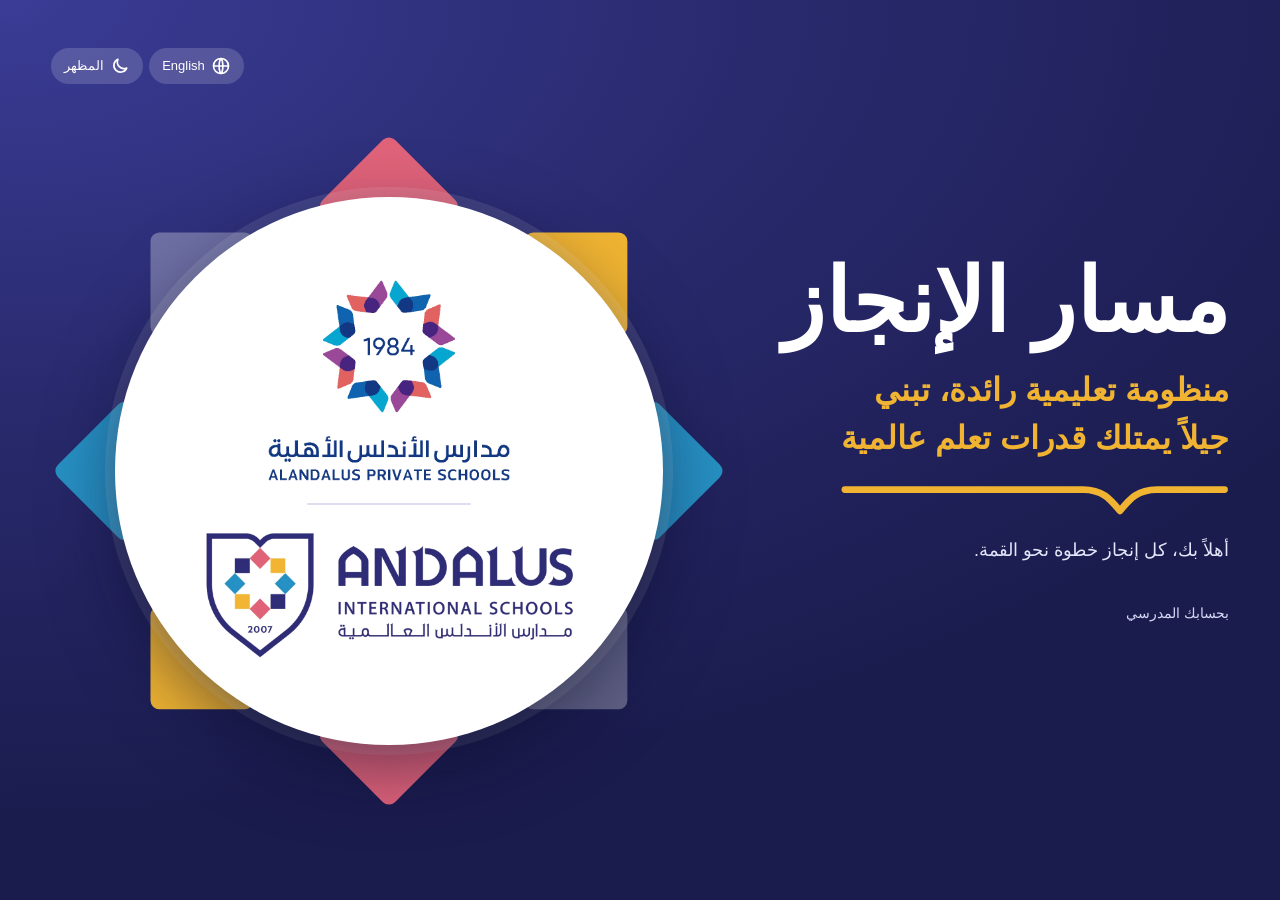
==== commit 938fe416: "Allow Google sign-in button styles in CSP" ====
--- a/site/index.html
+++ b/site/index.html
@@ -3,7 +3,7 @@
 <head>
 <meta charset="utf-8">
 <meta name="viewport" content="width=device-width, initial-scale=1, viewport-fit=cover">
-<meta http-equiv="Content-Security-Policy" content="default-src 'none'; script-src 'self' https://accounts.google.com/gsi/client; style-src 'self' https://fonts.googleapis.com https://accounts.google.com/gsi/style; font-src https://fonts.gstatic.com; img-src 'self' data: https://*.googleusercontent.com; connect-src 'self' https://script.google.com https://script.googleusercontent.com https://accounts.google.com/gsi/; frame-src https://accounts.google.com/gsi/; manifest-src 'self'; worker-src 'self'; base-uri 'none'; form-action 'none'">
+<meta http-equiv="Content-Security-Policy" content="default-src 'none'; script-src 'self' https://accounts.google.com/gsi/client; style-src 'self' 'unsafe-inline' https://fonts.googleapis.com https://accounts.google.com/gsi/style; font-src https://fonts.gstatic.com; img-src 'self' data: https://*.googleusercontent.com; connect-src 'self' https://script.google.com https://script.googleusercontent.com https://accounts.google.com/gsi/; frame-src https://accounts.google.com/gsi/; manifest-src 'self'; worker-src 'self'; base-uri 'none'; form-action 'none'">
 <meta name="referrer" content="no-referrer">
 <meta name="theme-color" content="#23245F">
 <title>مسار الإنجاز | مدارس الأندلس بالطائف</title>
